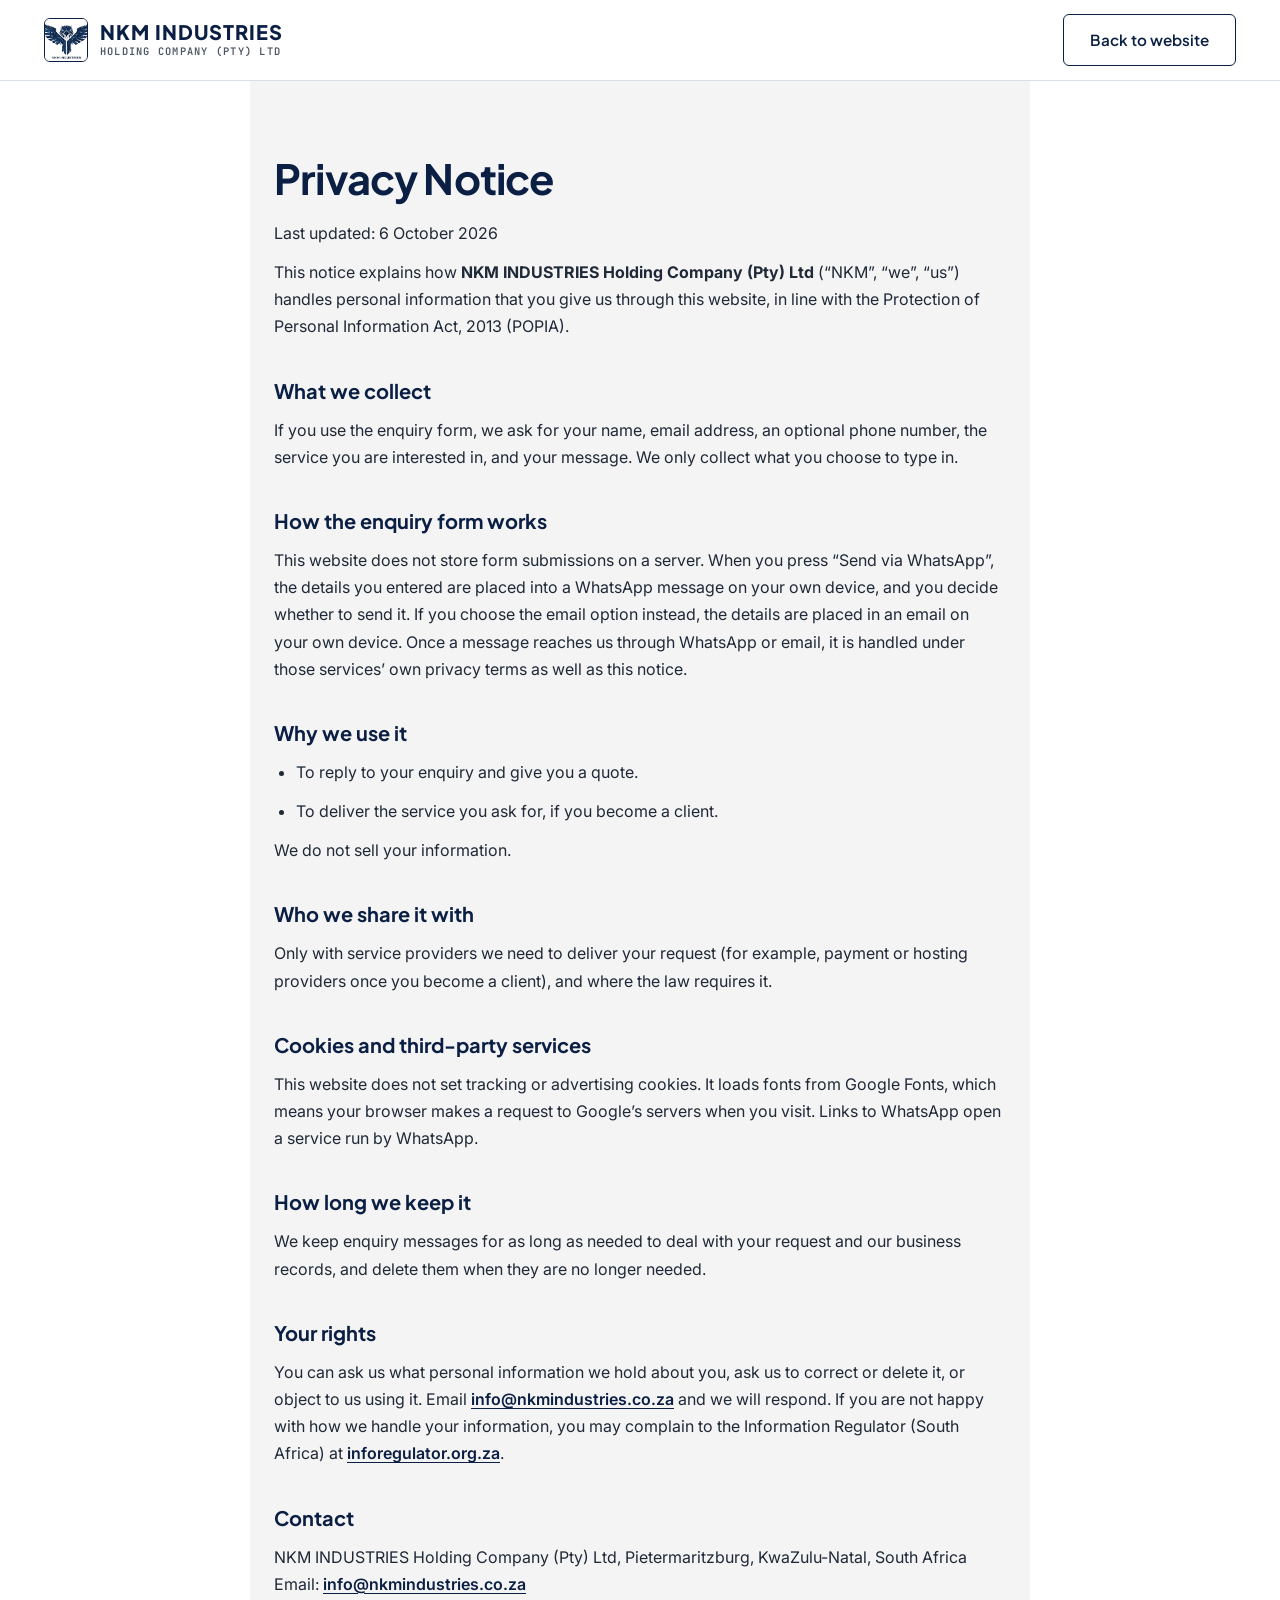
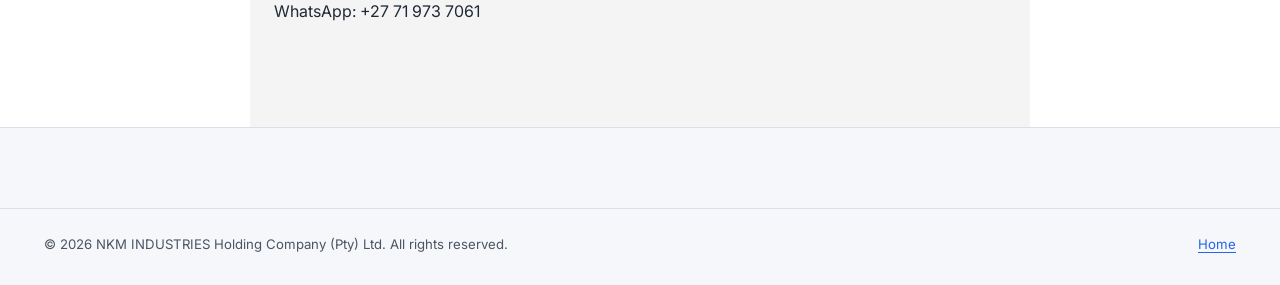
==== privacy.html @ f23da69c "Add files via upload" ====
<!DOCTYPE html>
<html lang="en">

<head>
    <meta charset="UTF-8">
    <meta name="viewport" content="width=device-width, initial-scale=1.0">
    <title>Privacy Notice | NKM INDUSTRIES</title>
    <meta name="description" content="How NKM INDUSTRIES Holding Company (Pty) Ltd handles personal information submitted through this website.">
    <meta name="robots" content="index, follow">
    <link rel="preconnect" href="https://fonts.googleapis.com">
    <link rel="preconnect" href="https://fonts.gstatic.com" crossorigin>
    <link
        href="https://fonts.googleapis.com/css2?family=Inter:wght@300;400;500;600;700&family=Plus+Jakarta+Sans:wght@400;500;600;700;800&family=JetBrains+Mono:wght@400;600&display=swap"
        rel="stylesheet">
    <link rel="stylesheet" href="style.css">
    <link rel="icon" type="image/jpeg" href="logo-eagle.jpg">
</head>

<body>
    <header class="navbar">
        <div class="nav-container">
            <a href="index.html" class="logo" aria-label="NKM Industries Home">
                <div class="logo-mark">
                    <img src="logo-eagle.jpg" alt="NKM Industries eagle logo" class="nav-logo-img" width="44"
                        height="44">
                </div>
                <div class="logo-text-group">
                    <span class="logo-main">NKM INDUSTRIES</span>
                    <span class="logo-sub">HOLDING COMPANY (PTY) LTD</span>
                </div>
            </a>
            <a href="index.html" class="btn-outline">Back to website</a>
        </div>
    </header>

    <main class="page-simple">
        <h1>Privacy Notice</h1>
        <p class="page-meta">Last updated: 6 October 2026</p>

        <!-- OWNER TODO: this is a plain-language starting template written to match how the website currently works.
            Please read it, correct anything that is not true for your business, fill in the Information Officer
            details, and ideally have it checked by someone who knows POPIA before relying on it. -->

        <p>This notice explains how <strong>NKM INDUSTRIES Holding Company (Pty) Ltd</strong> (“NKM”, “we”, “us”) handles
            personal information that you give us through this website, in line with the Protection of Personal
            Information Act, 2013 (POPIA).</p>

        <h2>What we collect</h2>
        <p>If you use the enquiry form, we ask for your name, email address, an optional phone number, the service you
            are interested in, and your message. We only collect what you choose to type in.</p>

        <h2>How the enquiry form works</h2>
        <p>This website does not store form submissions on a server. When you press “Send via WhatsApp”, the details you
            entered are placed into a WhatsApp message on your own device, and you decide whether to send it. If you
            choose the email option instead, the details are placed in an email on your own device. Once a message
            reaches us through WhatsApp or email, it is handled under those services’ own privacy terms as well as this
            notice.</p>

        <h2>Why we use it</h2>
        <ul>
            <li>To reply to your enquiry and give you a quote.</li>
            <li>To deliver the service you ask for, if you become a client.</li>
        </ul>
        <p>We do not sell your information.</p>

        <h2>Who we share it with</h2>
        <p>Only with service providers we need to deliver your request (for example, payment or hosting providers once
            you become a client), and where the law requires it.</p>

        <h2>Cookies and third-party services</h2>
        <p>This website does not set tracking or advertising cookies. It loads fonts from Google Fonts, which means your
            browser makes a request to Google’s servers when you visit. Links to WhatsApp open a service run by
            WhatsApp.</p>

        <h2>How long we keep it</h2>
        <p>We keep enquiry messages for as long as needed to deal with your request and our business records, and
            delete them when they are no longer needed.</p>

        <h2>Your rights</h2>
        <p>You can ask us what personal information we hold about you, ask us to correct or delete it, or object to us
            using it. Email <a href="mailto:info@nkmindustries.co.za">info@nkmindustries.co.za</a> and we will respond.
            If you are not happy with how we handle your information, you may complain to the Information Regulator
            (South Africa) at <a href="https://inforegulator.org.za" target="_blank"
                rel="noopener noreferrer">inforegulator.org.za</a>.</p>

        <h2>Contact</h2>
        <p>NKM INDUSTRIES Holding Company (Pty) Ltd, Pietermaritzburg, KwaZulu-Natal, South Africa<br>
            Email: <a href="mailto:info@nkmindustries.co.za">info@nkmindustries.co.za</a><br>
            WhatsApp: +27 71 973 7061</p>
        <!-- OWNER TODO: add the name of your Information Officer here, e.g.
            <p>Information Officer: Name Surname</p> -->
    </main>

    <footer class="footer">
        <div class="footer-bottom">
            <div class="footer-bottom-container">
                <p>© 2026 NKM INDUSTRIES Holding Company (Pty) Ltd. All rights reserved.</p>
                <p class="footer-legal"><a href="index.html">Home</a></p>
            </div>
        </div>
    </footer>
</body>

</html>
---- style.css ----
/* ==========================================================
    NKM INDUSTRIES | Clean light theme
    White background, navy and black text, flat colours only
   ========================================================== */

:root {
    --white: #ffffff;
    --bg-soft: #f5f7fa;
    --bg-tint: #eaeff6;

    --navy: #0b1f44;
    --navy-hover: #14306b;
    --black: #0a0f1a;

    --text-primary: #0a0f1a;
    --text-secondary: #1f2937;
    --text-muted: #4b5563;

    --border: #d9e0ea;
    --border-strong: #b8c4d6;

    --whatsapp: #1fa855;
    --whatsapp-hover: #178f47;
    --error: #b42318;

    --font-heading: 'Plus Jakarta Sans', -apple-system, BlinkMacSystemFont, 'Segoe UI', Roboto, sans-serif;
    --font-body: 'Inter', -apple-system, BlinkMacSystemFont, 'Segoe UI', Roboto, sans-serif;
    --font-mono: 'JetBrains Mono', monospace;

    --radius-sm: 6px;
    --radius-md: 10px;
    --radius-lg: 14px;
    --radius-full: 9999px;

    --shadow-card: 0 1px 3px rgba(10, 15, 26, 0.08);
    --shadow-hover: 0 6px 18px rgba(10, 15, 26, 0.1);

    --transition: all 0.2s ease;
}

/* --- Base --- */
* {
    margin: 0;
    padding: 0;
    box-sizing: border-box;
}

html {
    scroll-behavior: smooth;
    font-size: 16px;
    background-color: var(--white);
}

body {
    font-family: var(--font-body);
    line-height: 1.6;
    background-color: var(--white);
    color: var(--text-secondary);
    overflow-x: hidden;
    -webkit-font-smoothing: antialiased;
}

img {
    max-width: 100%;
    height: auto;
    display: block;
}

a {
    color: inherit;
    text-decoration: none;
    transition: var(--transition);
}

.section-container {
    width: 100%;
    max-width: 1240px;
    margin: 0 auto;
    padding: 0 24px;
}

.text-center {
    text-align: center;
}

/* --- Typography utilities --- */
.gradient-text {
    color: var(--navy);
}

.section-badge {
    display: inline-block;
    padding: 6px 14px;
    font-size: 0.75rem;
    font-family: var(--font-mono);
    font-weight: 600;
    letter-spacing: 0.12em;
    text-transform: uppercase;
    color: var(--navy);
    background: var(--bg-tint);
    border: 1px solid var(--border);
    border-radius: var(--radius-full);
    margin-bottom: 14px;
}

.section-title {
    font-family: var(--font-heading);
    font-size: clamp(2rem, 3.5vw, 2.75rem);
    font-weight: 800;
    color: var(--navy);
    line-height: 1.2;
    margin-bottom: 14px;
    letter-spacing: -0.02em;
}

.section-subtitle {
    font-size: 1.05rem;
    color: var(--text-muted);
    max-width: 680px;
    margin: 0 auto;
    line-height: 1.6;
}

/* --- Top bar --- */
.top-bar {
    background: var(--bg-soft);
    border-bottom: 1px solid var(--border);
    font-size: 0.8rem;
    padding: 8px 0;
    color: var(--text-secondary);
}

.top-bar-container {
    max-width: 1240px;
    margin: 0 auto;
    padding: 0 24px;
    display: flex;
    justify-content: space-between;
    align-items: center;
}

.top-bar-left {
    display: flex;
    align-items: center;
    gap: 8px;
}

.top-bar-left strong {
    color: var(--navy);
}

.pulse-dot {
    width: 8px;
    height: 8px;
    background: var(--navy);
    border-radius: 50%;
    animation: pulse 2s infinite;
}

.top-bar-right {
    display: flex;
    align-items: center;
    gap: 10px;
}

.location-badge {
    color: var(--text-primary);
}

.top-email:hover {
    color: var(--navy-hover);
    text-decoration: underline;
}

/* --- Navigation --- */
.navbar {
    position: sticky;
    top: 0;
    z-index: 1000;
    background: var(--white);
    border-bottom: 1px solid var(--border);
    transition: var(--transition);
}

.nav-container {
    max-width: 1240px;
    margin: 0 auto;
    padding: 14px 24px;
    display: flex;
    justify-content: space-between;
    align-items: center;
}

.logo {
    display: flex;
    align-items: center;
    gap: 12px;
}

.logo-mark {
    width: 44px;
    height: 44px;
    border-radius: var(--radius-sm);
    overflow: hidden;
    border: 1px solid var(--navy);
    background: var(--navy);
    display: flex;
    align-items: center;
    justify-content: center;
}

.nav-logo-img {
    width: 100%;
    height: 100%;
    object-fit: cover;
}

.logo-text-group {
    display: flex;
    flex-direction: column;
}

.logo-main {
    font-family: var(--font-heading);
    font-weight: 800;
    font-size: 1.25rem;
    letter-spacing: 0.05em;
    color: var(--navy);
    line-height: 1.1;
}

.logo-sub {
    font-family: var(--font-mono);
    font-size: 0.65rem;
    font-weight: 600;
    color: var(--text-muted);
    letter-spacing: 0.12em;
}

.nav-links {
    display: flex;
    align-items: center;
    gap: 28px;
}

.nav-link {
    font-size: 0.925rem;
    font-weight: 500;
    color: var(--text-secondary);
    position: relative;
    padding: 6px 0;
}

.nav-link:hover,
.nav-link.active {
    color: var(--navy);
}

.nav-link:hover::after,
.nav-link.active::after {
    content: '';
    position: absolute;
    bottom: 0;
    left: 0;
    width: 100%;
    height: 2px;
    background: var(--navy);
}

.btn-nav {
    padding: 9px 18px;
    font-size: 0.875rem;
}

/* --- Mobile drawer --- */
.menu-toggle {
    display: none;
    background: transparent;
    border: none;
    cursor: pointer;
    flex-direction: column;
    gap: 5px;
    padding: 6px;
}

.hamburger-line {
    width: 24px;
    height: 2px;
    background-color: var(--navy);
    transition: var(--transition);
}

.mobile-drawer {
    display: none;
    flex-direction: column;
    background: var(--white);
    border-top: 1px solid var(--border);
    border-bottom: 1px solid var(--border);
    padding: 20px 24px;
    gap: 16px;
}

.mobile-drawer.open {
    display: flex;
}

.mobile-link {
    font-size: 1.1rem;
    font-weight: 600;
    color: var(--navy);
    padding: 8px 0;
    border-bottom: 1px solid var(--border);
}

.mobile-link:hover {
    color: var(--navy-hover);
}

.mobile-drawer-footer {
    margin-top: 10px;
    display: flex;
    flex-direction: column;
    gap: 10px;
    color: var(--text-secondary);
}

.mobile-wa-btn {
    display: inline-block;
    text-align: center;
    background: var(--whatsapp);
    color: #fff;
    padding: 10px;
    border-radius: var(--radius-sm);
    font-weight: 600;
}

/* --- Buttons --- */
.btn-primary {
    display: inline-flex;
    align-items: center;
    justify-content: center;
    gap: 10px;
    background: var(--navy);
    color: #fff !important;
    font-family: var(--font-heading);
    font-weight: 700;
    font-size: 0.95rem;
    padding: 14px 26px;
    border-radius: var(--radius-sm);
    border: 1px solid var(--navy);
    cursor: pointer;
    transition: var(--transition);
}

.btn-primary:hover {
    background: var(--navy-hover);
    border-color: var(--navy-hover);
}

.btn-glow {
    position: relative;
}

.btn-outline {
    display: inline-flex;
    align-items: center;
    justify-content: center;
    gap: 10px;
    background: var(--white);
    color: var(--navy);
    font-family: var(--font-heading);
    font-weight: 600;
    font-size: 0.95rem;
    padding: 13px 26px;
    border-radius: var(--radius-sm);
    border: 1px solid var(--navy);
    cursor: pointer;
    transition: var(--transition);
}

.btn-outline:hover {
    background: var(--bg-tint);
}

.btn-icon {
    width: 18px;
    height: 18px;
    transition: transform 0.2s ease;
}

.btn-primary:hover .btn-icon {
    transform: translateX(4px);
}

/* --- Hero --- */
.hero {
    position: relative;
    padding: 90px 0 80px;
    overflow: hidden;
    background: var(--white);
    border-bottom: 1px solid var(--border);
}

.hero-glow-bg,
.hero-grid-pattern,
.visual-glow {
    display: none;
}

.hero-container {
    position: relative;
    max-width: 1240px;
    margin: 0 auto;
    padding: 0 24px;
    display: grid;
    grid-template-columns: 1.15fr 0.85fr;
    gap: 48px;
    align-items: center;
}

.hero-content {
    display: flex;
    flex-direction: column;
}

.hero-pill {
    display: inline-flex;
    align-items: center;
    gap: 10px;
    padding: 6px 14px;
    background: var(--bg-tint);
    border: 1px solid var(--border);
    border-radius: var(--radius-full);
    width: fit-content;
    margin-bottom: 22px;
}

.pill-glow {
    width: 8px;
    height: 8px;
    background: var(--navy);
    border-radius: 50%;
}

.pill-text {
    font-family: var(--font-mono);
    font-size: 0.75rem;
    font-weight: 600;
    color: var(--navy);
    letter-spacing: 0.08em;
}

.hero-title {
    font-family: var(--font-heading);
    font-size: clamp(2.4rem, 4.5vw, 3.6rem);
    font-weight: 800;
    line-height: 1.12;
    color: var(--black);
    margin-bottom: 20px;
    letter-spacing: -0.02em;
}

.hero-description {
    font-size: 1.15rem;
    line-height: 1.7;
    color: var(--text-secondary);
    max-width: 580px;
    margin-bottom: 32px;
}

.hero-description strong {
    color: var(--black);
}

.hero-actions {
    display: flex;
    align-items: center;
    gap: 16px;
    margin-bottom: 45px;
    flex-wrap: wrap;
}

.hero-metrics {
    display: flex;
    align-items: center;
    background: var(--bg-soft);
    border: 1px solid var(--border);
    border-radius: var(--radius-md);
    padding: 16px 20px;
    gap: 20px;
    max-width: fit-content;
}

.metric-item {
    display: flex;
    flex-direction: column;
}

.metric-val {
    font-family: var(--font-heading);
    font-size: 1.5rem;
    font-weight: 800;
    color: var(--navy);
    line-height: 1.1;
}

.metric-lbl {
    font-size: 0.75rem;
    color: var(--text-muted);
    font-weight: 500;
}

.metric-divider {
    width: 1px;
    height: 32px;
    background: var(--border-strong);
}

.hero-visual {
    display: flex;
    justify-content: center;
    position: relative;
}

.visual-card {
    position: relative;
    border-radius: var(--radius-lg);
    background: var(--navy);
    padding: 10px;
    border: 1px solid var(--navy);
    box-shadow: var(--shadow-hover);
    max-width: 480px;
    width: 100%;
}

.hero-eagle-img {
    position: relative;
    border-radius: var(--radius-md);
    width: 100%;
    object-fit: cover;
}

.floating-badge {
    position: absolute;
    z-index: 3;
    display: flex;
    align-items: center;
    gap: 10px;
    padding: 10px 16px;
    background: var(--white);
    border: 1px solid var(--border-strong);
    border-radius: var(--radius-md);
    box-shadow: var(--shadow-hover);
}

.floating-badge strong {
    display: block;
    font-size: 0.825rem;
    color: var(--black);
}

.floating-badge small {
    display: block;
    font-size: 0.725rem;
    color: var(--navy);
    font-weight: 600;
}

.badge-icon {
    font-size: 1.25rem;
}

.badge-top {
    top: -15px;
    right: -15px;
}

.badge-bottom {
    bottom: -44px;
    left: -15px;
}

/* --- Services / divisions --- */
.divisions-section {
    padding: 100px 0;
    background: var(--bg-soft);
    border-bottom: 1px solid var(--border);
    position: relative;
}

.section-header {
    margin-bottom: 55px;
}

.division-cards-grid {
    display: grid;
    grid-template-columns: repeat(auto-fit, minmax(320px, 1fr));
    gap: 28px;
    align-items: stretch;
}

.division-card {
    background: var(--white);
    border: 1px solid var(--border);
    border-radius: var(--radius-lg);
    padding: 36px 30px;
    display: flex;
    flex-direction: column;
    justify-content: flex-start;
    transition: var(--transition);
    position: relative;
    box-shadow: var(--shadow-card);
}

.division-card .card-body {
    flex: 1;
}

.division-card:hover {
    border-color: var(--navy);
    box-shadow: var(--shadow-hover);
}

.featured-card {
    border: 2px solid var(--navy);
}

.featured-ribbon {
    position: absolute;
    top: -14px;
    left: 50%;
    transform: translateX(-50%);
    background: var(--navy);
    color: #fff;
    font-family: var(--font-heading);
    font-size: 0.725rem;
    font-weight: 800;
    letter-spacing: 0.08em;
    padding: 5px 16px;
    border-radius: var(--radius-full);
    white-space: nowrap;
}

.card-glass-header {
    display: flex;
    justify-content: space-between;
    align-items: center;
    margin-bottom: 22px;
}

.div-number {
    font-family: var(--font-mono);
    font-size: 1.5rem;
    font-weight: 700;
    color: var(--border-strong);
}

.featured-card .div-number {
    color: var(--navy);
}

.card-icon-box {
    width: 52px;
    height: 52px;
    border-radius: var(--radius-md);
    background: var(--bg-tint);
    border: 1px solid var(--border);
    display: flex;
    align-items: center;
    justify-content: center;
    color: var(--navy);
}

.card-icon-box svg {
    width: 26px;
    height: 26px;
}

.featured-icon {
    background: var(--navy);
    border-color: var(--navy);
    color: #fff;
}

.division-tag {
    font-family: var(--font-mono);
    font-size: 0.725rem;
    font-weight: 600;
    letter-spacing: 0.08em;
    color: var(--text-muted);
    margin-bottom: 10px;
}

.highlight-tag {
    color: var(--navy);
}

.division-name {
    font-family: var(--font-heading);
    font-size: 1.35rem;
    font-weight: 700;
    color: var(--navy);
    line-height: 1.25;
    margin-bottom: 12px;
}

.division-desc {
    font-size: 0.95rem;
    color: var(--text-secondary);
    line-height: 1.6;
    margin-bottom: 22px;
}

.pricing-pill-container {
    display: grid;
    grid-template-columns: 1fr 1fr;
    gap: 10px;
    margin-bottom: 22px;
    background: var(--bg-soft);
    padding: 14px;
    border-radius: var(--radius-md);
    border: 1px solid var(--border);
}

.price-box {
    display: flex;
    flex-direction: column;
}

.price-label {
    font-size: 0.75rem;
    color: var(--text-muted);
}

.price-amount {
    font-family: var(--font-mono);
    font-size: 1.05rem;
    font-weight: 700;
    color: var(--black);
}

.price-amount small {
    font-size: 0.75rem;
    color: var(--navy);
}

.price-note {
    font-size: 0.8rem;
    color: var(--text-muted);
    margin: -14px 0 24px;
    line-height: 1.5;
}

.division-features {
    display: flex;
    flex-direction: column;
    gap: 12px;
    margin-bottom: 30px;
}

.feature-item {
    display: flex;
    align-items: center;
    gap: 10px;
    font-size: 0.885rem;
    color: var(--text-secondary);
}

.check-icon {
    width: 18px;
    height: 18px;
    flex-shrink: 0;
    stroke: var(--navy);
    fill: none;
    stroke-width: 2.5;
}

.card-footer {
    padding-top: 20px;
    border-top: 1px solid var(--border);
}

.card-action-btn {
    display: flex;
    align-items: center;
    justify-content: space-between;
    font-family: var(--font-heading);
    font-size: 0.925rem;
    font-weight: 700;
    color: var(--navy);
    padding: 8px 0;
    transition: var(--transition);
}

.card-action-btn:hover {
    color: var(--navy-hover);
}

.card-action-btn:hover .arrow-arrow {
    transform: translateX(6px);
}

.arrow-arrow {
    transition: transform 0.2s ease;
    font-size: 1.15rem;
}

.featured-btn {
    color: #fff;
    background: var(--navy);
    padding: 11px 18px;
    border-radius: var(--radius-sm);
}

.featured-btn:hover {
    background: var(--navy-hover);
    color: #fff;
}

/* --- About --- */
.about-section {
    padding: 100px 0;
    background: var(--white);
    border-bottom: 1px solid var(--border);
    position: relative;
}

.about-grid {
    display: grid;
    grid-template-columns: 0.9fr 1.1fr;
    gap: 50px;
    align-items: center;
}

.about-visual {
    display: flex;
    flex-direction: column;
    gap: 24px;
}

.office-frame {
    position: relative;
    border-radius: var(--radius-lg);
    overflow: hidden;
    border: 1px solid var(--border-strong);
    box-shadow: var(--shadow-card);
}

.office-img {
    width: 100%;
    height: 100%;
    object-fit: cover;
}

.office-overlay {
    position: absolute;
    bottom: 0;
    left: 0;
    right: 0;
    background: rgba(11, 31, 68, 0.92);
    padding: 14px 20px;
}

.office-tag {
    display: flex;
    align-items: center;
    gap: 12px;
}

.badge-flag {
    font-size: 1.4rem;
}

.office-tag strong {
    display: block;
    color: #fff;
    font-size: 0.95rem;
}

.office-tag span {
    font-size: 0.8rem;
    color: #d6e0f0;
}

.about-text-content {
    display: flex;
    flex-direction: column;
    align-items: flex-start;
}

.about-title {
    font-family: var(--font-heading);
    font-size: clamp(2rem, 3.2vw, 2.5rem);
    font-weight: 800;
    line-height: 1.2;
    color: var(--navy);
    margin-bottom: 20px;
}

.about-lead {
    font-size: 1.05rem;
    line-height: 1.7;
    color: var(--text-secondary);
    margin-bottom: 25px;
}

.about-lead strong {
    color: var(--black);
}

.vision-banner {
    display: flex;
    align-items: flex-start;
    gap: 16px;
    background: var(--bg-soft);
    border: 1px solid var(--border);
    border-left: 4px solid var(--navy);
    padding: 16px 20px;
    border-radius: 0 var(--radius-md) var(--radius-md) 0;
    margin-bottom: 30px;
    width: 100%;
}

.vision-icon {
    font-size: 1.8rem;
}

.vision-info h4 {
    font-family: var(--font-heading);
    color: var(--navy);
    font-size: 1.05rem;
    margin-bottom: 4px;
}

.vision-info p {
    font-size: 0.9rem;
    color: var(--text-secondary);
}

.pillars-grid {
    display: grid;
    grid-template-columns: 1fr 1fr;
    gap: 18px;
    width: 100%;
}

.pillar-box {
    background: var(--white);
    border: 1px solid var(--border);
    border-radius: var(--radius-md);
    padding: 18px;
}

.pillar-num {
    font-family: var(--font-mono);
    color: var(--navy);
    font-size: 0.85rem;
    font-weight: 700;
    margin-bottom: 6px;
}

.pillar-box h4 {
    font-family: var(--font-heading);
    color: var(--black);
    font-size: 1rem;
    margin-bottom: 6px;
}

.pillar-box p {
    font-size: 0.85rem;
    color: var(--text-muted);
    line-height: 1.5;
}

/* --- Why us --- */
.why-us-section {
    padding: 90px 0;
    background: var(--bg-soft);
    border-bottom: 1px solid var(--border);
}

.features-trio {
    display: grid;
    grid-template-columns: repeat(auto-fit, minmax(280px, 1fr));
    gap: 26px;
}

.trio-card {
    background: var(--white);
    border: 1px solid var(--border);
    border-radius: var(--radius-lg);
    padding: 32px 26px;
    box-shadow: var(--shadow-card);
    transition: var(--transition);
}

.trio-card:hover {
    border-color: var(--navy);
}

.trio-icon {
    font-size: 2.2rem;
    margin-bottom: 18px;
}

.trio-card h3 {
    font-family: var(--font-heading);
    font-size: 1.25rem;
    color: var(--navy);
    margin-bottom: 10px;
}

.trio-card p {
    font-size: 0.925rem;
    color: var(--text-secondary);
    line-height: 1.6;
}

/* --- Contact --- */
.contact-section {
    padding: 100px 0;
    background: var(--white);
    position: relative;
}

.contact-layout {
    display: grid;
    grid-template-columns: 0.9fr 1.1fr;
    gap: 50px;
    align-items: start;
}

.contact-title {
    font-family: var(--font-heading);
    font-size: clamp(2rem, 3.2vw, 2.5rem);
    font-weight: 800;
    color: var(--navy);
    margin-bottom: 14px;
    line-height: 1.2;
}

.contact-subtitle {
    font-size: 1rem;
    color: var(--text-secondary);
    line-height: 1.6;
    margin-bottom: 30px;
}

.contact-details-list {
    display: flex;
    flex-direction: column;
    gap: 20px;
    margin-bottom: 35px;
}

.contact-detail-item {
    display: flex;
    align-items: flex-start;
    gap: 16px;
}

.detail-icon {
    font-size: 1.3rem;
    background: var(--bg-tint);
    width: 44px;
    height: 44px;
    border-radius: var(--radius-sm);
    display: flex;
    align-items: center;
    justify-content: center;
    border: 1px solid var(--border);
    flex-shrink: 0;
}

.contact-detail-item strong {
    display: block;
    color: var(--black);
    font-size: 0.95rem;
}

.contact-detail-item p {
    font-size: 0.9rem;
    color: var(--text-secondary);
}

.contact-detail-item a:hover {
    color: var(--navy-hover);
    text-decoration: underline;
}

.whatsapp-direct-box {
    background: var(--bg-soft);
    border: 1px solid var(--border);
    border-radius: var(--radius-md);
    padding: 22px;
}

.whatsapp-direct-box h4 {
    font-family: var(--font-heading);
    color: var(--navy);
    font-size: 1.05rem;
    margin-bottom: 6px;
}

.whatsapp-direct-box p {
    font-size: 0.875rem;
    color: var(--text-secondary);
    margin-bottom: 16px;
}

.btn-whatsapp-direct {
    display: inline-flex;
    align-items: center;
    gap: 10px;
    background: var(--whatsapp);
    color: #fff;
    font-family: var(--font-heading);
    font-weight: 700;
    font-size: 0.9rem;
    padding: 10px 18px;
    border-radius: var(--radius-sm);
    transition: var(--transition);
}

.btn-whatsapp-direct:hover {
    background: var(--whatsapp-hover);
}

.wa-icon-svg {
    width: 18px;
    height: 18px;
}

/* Form */
.contact-form-card {
    background: var(--white);
    border: 1px solid var(--border-strong);
    border-radius: var(--radius-lg);
    padding: 40px;
    box-shadow: var(--shadow-card);
}

.form-header {
    margin-bottom: 28px;
}

.form-header h3 {
    font-family: var(--font-heading);
    font-size: 1.5rem;
    color: var(--navy);
    margin-bottom: 6px;
}

.form-header p {
    font-size: 0.9rem;
    color: var(--text-muted);
}

.modern-form {
    display: flex;
    flex-direction: column;
    gap: 20px;
}

.form-row {
    display: grid;
    grid-template-columns: 1fr 1fr;
    gap: 20px;
}

.form-group {
    display: flex;
    flex-direction: column;
    gap: 8px;
}

.form-group label {
    font-size: 0.85rem;
    font-weight: 600;
    color: var(--black);
}

.req {
    color: var(--error);
}

.form-group input,
.form-group select,
.form-group textarea {
    width: 100%;
    padding: 12px 14px;
    background: var(--white);
    border: 1px solid var(--border-strong);
    border-radius: var(--radius-sm);
    color: var(--black);
    font-family: var(--font-body);
    font-size: 0.95rem;
    transition: var(--transition);
    outline: none;
}

.form-group input::placeholder,
.form-group textarea::placeholder {
    color: #6b7280;
}

.form-group select {
    cursor: pointer;
}

.form-group input:focus,
.form-group select:focus,
.form-group textarea:focus {
    border-color: var(--navy);
    box-shadow: 0 0 0 3px rgba(11, 31, 68, 0.15);
}

.form-group input.invalid,
.form-group textarea.invalid {
    border-color: var(--error);
}

.form-error {
    font-size: 0.85rem;
    color: var(--error);
    background: #fef3f2;
    border: 1px solid #f4b5ae;
    border-radius: var(--radius-sm);
    padding: 10px 14px;
}

.form-error[hidden] {
    display: none;
}

.form-privacy {
    font-size: 0.8rem;
    color: var(--text-muted);
    line-height: 1.5;
}

.form-privacy a,
.footer-contact-links a,
.footer-legal a,
.modal-text a {
    text-decoration: underline;
    text-underline-offset: 3px;
}

.form-privacy a:hover,
.footer-contact-links a:hover,
.footer-legal a:hover,
.modal-text a:hover {
    color: var(--navy-hover);
}

.btn-submit {
    width: 100%;
    padding: 15px;
    font-size: 1rem;
    margin-top: 6px;
}

.btn-submit[disabled] {
    opacity: 0.7;
    cursor: wait;
}

/* --- Floating WhatsApp --- */
.whatsapp-floating-widget {
    position: fixed;
    bottom: 28px;
    right: 28px;
    z-index: 999;
}

.whatsapp-btn {
    display: flex;
    align-items: center;
    position: relative;
}

.wa-icon-wrapper {
    width: 58px;
    height: 58px;
    background: var(--whatsapp);
    color: #fff;
    border-radius: 50%;
    display: flex;
    align-items: center;
    justify-content: center;
    box-shadow: var(--shadow-hover);
    position: relative;
    transition: var(--transition);
}

.whatsapp-btn:hover .wa-icon-wrapper {
    background: var(--whatsapp-hover);
}

.wa-svg {
    width: 32px;
    height: 32px;
}

.wa-tooltip {
    position: absolute;
    right: 70px;
    background: var(--white);
    border: 1px solid var(--border-strong);
    padding: 8px 14px;
    border-radius: var(--radius-md);
    white-space: nowrap;
    opacity: 0;
    pointer-events: none;
    transform: translateX(10px);
    transition: var(--transition);
    box-shadow: var(--shadow-hover);
}

.whatsapp-btn:hover .wa-tooltip,
.whatsapp-btn:focus-visible .wa-tooltip {
    opacity: 1;
    transform: translateX(0);
}

.tooltip-title {
    display: block;
    font-size: 0.8rem;
    font-weight: 700;
    color: var(--black);
}

.tooltip-sub {
    display: block;
    font-size: 0.7rem;
    color: var(--text-muted);
}

/* --- Modal --- */
.modal-overlay {
    position: fixed;
    inset: 0;
    background: rgba(11, 31, 68, 0.55);
    display: flex;
    align-items: center;
    justify-content: center;
    z-index: 2000;
    opacity: 0;
    pointer-events: none;
    transition: var(--transition);
    padding: 20px;
}

.modal-overlay.active {
    opacity: 1;
    pointer-events: auto;
}

.modal-card {
    background: var(--white);
    border: 1px solid var(--border-strong);
    box-shadow: 0 12px 32px rgba(10, 15, 26, 0.25);
    border-radius: var(--radius-lg);
    padding: 40px 32px;
    max-width: 440px;
    width: 100%;
    text-align: center;
}

.modal-icon-circle {
    width: 64px;
    height: 64px;
    margin: 0 auto 20px;
    background: var(--navy);
    border-radius: 50%;
    display: flex;
    align-items: center;
    justify-content: center;
    color: #fff;
}

.modal-icon-circle svg {
    width: 32px;
    height: 32px;
}

.modal-title {
    font-family: var(--font-heading);
    font-size: 1.4rem;
    color: var(--navy);
    margin-bottom: 12px;
}

.modal-text {
    font-size: 0.95rem;
    color: var(--text-secondary);
    line-height: 1.6;
    margin-bottom: 26px;
}

.modal-text strong {
    color: var(--black);
}

.modal-actions {
    display: flex;
    justify-content: center;
}

.modal-actions .btn-primary {
    width: 100%;
}

/* --- Footer --- */
.footer {
    background: var(--bg-soft);
    border-top: 1px solid var(--border);
    padding: 80px 0 30px;
}

.footer-top {
    max-width: 1240px;
    margin: 0 auto;
    padding: 0 24px;
    display: grid;
    grid-template-columns: 1.4fr 1fr 1fr 1.2fr;
    gap: 40px;
    margin-bottom: 60px;
}

.brand-col {
    display: flex;
    flex-direction: column;
    gap: 16px;
}

.footer-logo {
    display: flex;
    align-items: center;
    gap: 12px;
}

.footer-logo-img {
    width: 38px;
    height: 38px;
    border-radius: var(--radius-sm);
    border: 1px solid var(--navy);
    background: var(--navy);
}

.footer-brand-title {
    font-family: var(--font-heading);
    font-size: 1.2rem;
    font-weight: 800;
    color: var(--navy);
}

.footer-motto {
    font-size: 0.9rem;
    color: var(--text-secondary);
    line-height: 1.6;
}

.sa-badge {
    display: inline-block;
    font-size: 0.8rem;
    color: var(--text-secondary);
    background: var(--white);
    padding: 6px 12px;
    border-radius: var(--radius-full);
    border: 1px solid var(--border);
    width: fit-content;
}

.footer-col h4 {
    font-family: var(--font-heading);
    font-size: 1rem;
    color: var(--navy);
    margin-bottom: 20px;
    font-weight: 700;
}

.footer-nav {
    list-style: none;
    display: flex;
    flex-direction: column;
    gap: 12px;
}

.footer-nav a {
    font-size: 0.9rem;
    color: var(--text-secondary);
}

.footer-nav a:hover {
    color: var(--navy);
    text-decoration: underline;
}

.footer-subtext {
    font-size: 0.85rem;
    color: var(--text-muted);
    margin-bottom: 14px;
}

.footer-contact-links p {
    font-size: 0.85rem;
    color: var(--text-secondary);
    margin-bottom: 8px;
}

.footer-contact-links strong {
    color: var(--navy);
}

.footer-bottom {
    border-top: 1px solid var(--border);
    padding-top: 25px;
}

.footer-bottom-container {
    max-width: 1240px;
    margin: 0 auto;
    padding: 0 24px;
    display: flex;
    justify-content: space-between;
    align-items: center;
    font-size: 0.825rem;
    color: var(--text-muted);
    flex-wrap: wrap;
    gap: 15px;
}

.footer-legal {
    color: var(--text-muted);
}

/* --- Simple pages (privacy.html) --- */
.page-simple {
    max-width: 780px;
    margin: 0 auto;
    padding: 64px 24px 90px;
}

.page-simple h1 {
    font-family: var(--font-heading);
    font-size: clamp(2rem, 4vw, 2.6rem);
    color: var(--navy);
    margin-bottom: 8px;
    letter-spacing: -0.02em;
}

.page-simple h2 {
    font-family: var(--font-heading);
    font-size: 1.25rem;
    color: var(--navy);
    margin: 34px 0 10px;
}

.page-simple p,
.page-simple li {
    font-size: 1rem;
    line-height: 1.7;
    color: var(--text-secondary);
    margin-bottom: 12px;
}

.page-simple ul {
    padding-left: 22px;
    margin-bottom: 12px;
}

.page-simple a {
    color: var(--navy);
    text-decoration: underline;
    text-underline-offset: 3px;
    font-weight: 600;
}

.page-meta {
    color: var(--text-muted);
    font-size: 0.9rem;
    margin-bottom: 24px;
}

/* --- Accessibility --- */
.skip-link {
    position: absolute;
    left: 12px;
    top: -60px;
    z-index: 3000;
    background: var(--navy);
    color: #fff;
    font-weight: 700;
    padding: 10px 16px;
    border-radius: var(--radius-sm);
    transition: top 0.2s ease;
}

.skip-link:focus {
    top: 12px;
}

a:focus-visible,
button:focus-visible,
input:focus-visible,
select:focus-visible,
textarea:focus-visible {
    outline: 2px solid var(--navy);
    outline-offset: 3px;
}

@keyframes pulse {

    0%,
    100% {
        opacity: 1;
    }

    50% {
        opacity: 0.4;
    }
}

@media (prefers-reduced-motion: reduce) {
    html {
        scroll-behavior: auto;
    }

    *,
    *::before,
    *::after {
        animation: none !important;
        transition: none !important;
    }
}

/* --- Responsive --- */
@media (max-width: 1024px) {
    .hero-container {
        grid-template-columns: 1fr;
        text-align: center;
    }

    .hero-content {
        align-items: center;
    }

    .hero-pill {
        margin: 0 auto 20px;
    }

    .hero-description {
        margin: 0 auto 30px;
    }

    .hero-actions {
        justify-content: center;
    }

    .hero-metrics {
        margin: 0 auto;
    }

    .about-grid,
    .contact-layout {
        grid-template-columns: 1fr;
        gap: 40px;
    }

    .footer-top {
        grid-template-columns: 1fr 1fr;
    }
}

@media (max-width: 768px) {
    .top-bar {
        display: none;
    }

    .nav-links {
        display: none;
    }

    .menu-toggle {
        display: flex;
    }

    .hero {
        padding: 50px 0;
    }

    .hero-title {
        font-size: 2.2rem;
    }

    .hero-metrics {
        display: grid;
        grid-template-columns: 1fr 1fr;
        gap: 15px;
        width: 100%;
    }

    .metric-divider {
        display: none;
    }

    .form-row,
    .pillars-grid,
    .footer-top {
        grid-template-columns: 1fr;
    }

    .contact-form-card {
        padding: 24px;
    }

    .wa-tooltip {
        display: none;
    }

    .whatsapp-floating-widget {
        bottom: 18px;
        right: 18px;
    }
}
/* Theme colours */
:root {
    --bg-color: #ffffff;
    --text-color: #222222;
    --card-color: #f4f4f4;
    --border-color: #dddddd;
}

/* Dark theme */
html.dark-mode {
    --bg-color: #121212;
    --text-color: #f1f1f1;
    --card-color: #1e1e1e;
    --border-color: #444444;
}

/* Apply theme colours */
body {
    background-color: var(--bg-color);
    color: var(--text-color);
    transition: background-color 0.25s, color 0.25s;
}

/* Common elements */
header,
nav,
main,
section,
article,
aside,
footer,
.card {
    background-color: var(--card-color);
    color: var(--text-color);
}

/* Form fields */
input,
textarea,
select {
    background-color: var(--bg-color);
    color: var(--text-color);
    border: 1px solid var(--border-color);
}

/* Links */
a {
    color: #2563eb;
}

html.dark-mode a {
    color: #93c5fd;
}
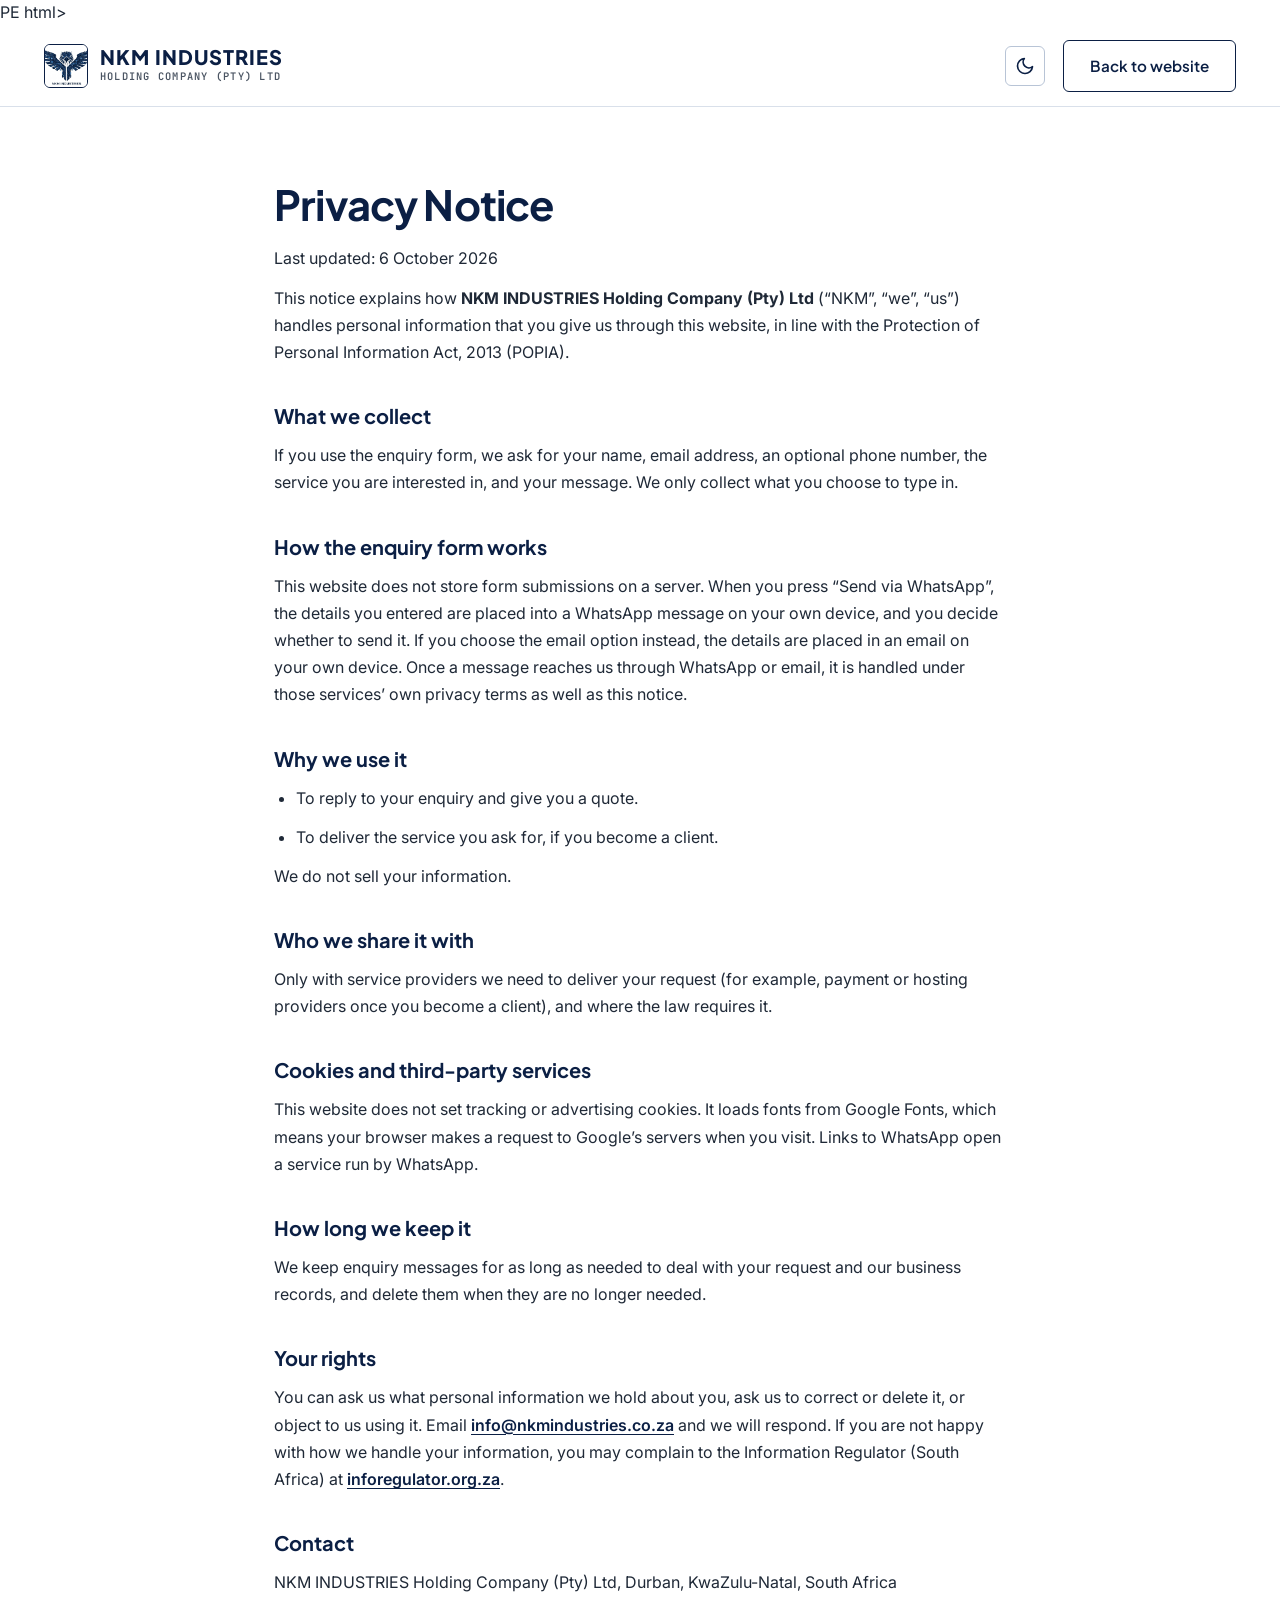
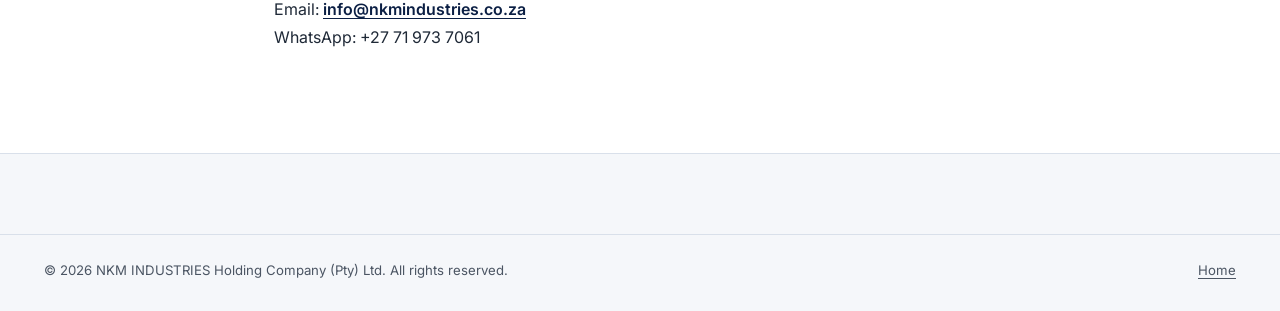
==== commit 20011a20: "Modify privacy.html for theme toggle and location Updated company location and added a theme toggle " ====
--- a/privacy.html
+++ b/privacy.html
@@ -1,4 +1,4 @@
-<!DOCTYPE html>
+PE html>
 <html lang="en">
 
 <head>
@@ -12,6 +12,7 @@
     <link
         href="https://fonts.googleapis.com/css2?family=Inter:wght@300;400;500;600;700&family=Plus+Jakarta+Sans:wght@400;500;600;700;800&family=JetBrains+Mono:wght@400;600&display=swap"
         rel="stylesheet">
+    <script src="theme.js"></script>
     <link rel="stylesheet" href="style.css">
     <link rel="icon" type="image/jpeg" href="logo-eagle.jpg">
 </head>
@@ -29,7 +30,13 @@
                     <span class="logo-sub">HOLDING COMPANY (PTY) LTD</span>
                 </div>
             </a>
-            <a href="index.html" class="btn-outline">Back to website</a>
+            <div class="nav-right">
+                <button type="button" class="theme-toggle" aria-label="Switch to dark mode" title="Switch to dark mode">
+                    <svg class="icon-moon" viewBox="0 0 24 24" aria-hidden="true"><path d="M21 12.8A9 9 0 1 1 11.2 3a7 7 0 0 0 9.8 9.8z"/></svg>
+                    <svg class="icon-sun" viewBox="0 0 24 24" aria-hidden="true"><circle cx="12" cy="12" r="4"/><path d="M12 2v2M12 20v2M4.9 4.9l1.4 1.4M17.7 17.7l1.4 1.4M2 12h2M20 12h2M4.9 19.1l1.4-1.4M17.7 6.3l1.4-1.4"/></svg>
+                </button>
+                <a href="index.html" class="btn-outline">Back to website</a>
+            </div>
         </div>
     </header>
 
@@ -84,7 +91,7 @@
                 rel="noopener noreferrer">inforegulator.org.za</a>.</p>
 
         <h2>Contact</h2>
-        <p>NKM INDUSTRIES Holding Company (Pty) Ltd, Pietermaritzburg, KwaZulu-Natal, South Africa<br>
+        <p>NKM INDUSTRIES Holding Company (Pty) Ltd, Durban, KwaZulu-Natal, South Africa<br>
             Email: <a href="mailto:info@nkmindustries.co.za">info@nkmindustries.co.za</a><br>
             WhatsApp: +27 71 973 7061</p>
         <!-- OWNER TODO: add the name of your Information Officer here, e.g.
--- a/style.css
+++ b/style.css
@@ -4,12 +4,20 @@
    ========================================================== */
 
 :root {
+    color-scheme: light;
     --white: #ffffff;
     --bg-soft: #f5f7fa;
     --bg-tint: #eaeff6;
 
     --navy: #0b1f44;
     --navy-hover: #14306b;
+    --btn-bg: #0b1f44;
+    --btn-hover: #14306b;
+    --frame: #0b1f44;
+    --focus-ring: rgba(11, 31, 68, 0.15);
+    --error-bg: #fef3f2;
+    --error-border: #f4b5ae;
+    --placeholder: #6b7280;
     --black: #0a0f1a;
 
     --text-primary: #0a0f1a;
@@ -202,8 +210,8 @@
     height: 44px;
     border-radius: var(--radius-sm);
     overflow: hidden;
-    border: 1px solid var(--navy);
-    background: var(--navy);
+    border: 1px solid var(--frame);
+    background: var(--frame);
     display: flex;
     align-items: center;
     justify-content: center;
@@ -340,21 +348,21 @@
     align-items: center;
     justify-content: center;
     gap: 10px;
-    background: var(--navy);
+    background: var(--btn-bg);
     color: #fff !important;
     font-family: var(--font-heading);
     font-weight: 700;
     font-size: 0.95rem;
     padding: 14px 26px;
     border-radius: var(--radius-sm);
-    border: 1px solid var(--navy);
+    border: 1px solid var(--btn-bg);
     cursor: pointer;
     transition: var(--transition);
 }
 
 .btn-primary:hover {
-    background: var(--navy-hover);
-    border-color: var(--navy-hover);
+    background: var(--btn-hover);
+    border-color: var(--btn-hover);
 }
 
 .btn-glow {
@@ -525,9 +533,9 @@
 .visual-card {
     position: relative;
     border-radius: var(--radius-lg);
-    background: var(--navy);
+    background: var(--frame);
     padding: 10px;
-    border: 1px solid var(--navy);
+    border: 1px solid var(--frame);
     box-shadow: var(--shadow-hover);
     max-width: 480px;
     width: 100%;
@@ -630,7 +638,7 @@
     top: -14px;
     left: 50%;
     transform: translateX(-50%);
-    background: var(--navy);
+    background: var(--btn-bg);
     color: #fff;
     font-family: var(--font-heading);
     font-size: 0.725rem;
@@ -677,8 +685,8 @@
 }
 
 .featured-icon {
-    background: var(--navy);
-    border-color: var(--navy);
+    background: var(--btn-bg);
+    border-color: var(--btn-bg);
     color: #fff;
 }
 
@@ -807,13 +815,13 @@
 
 .featured-btn {
     color: #fff;
-    background: var(--navy);
+    background: var(--btn-bg);
     padding: 11px 18px;
     border-radius: var(--radius-sm);
 }
 
 .featured-btn:hover {
-    background: var(--navy-hover);
+    background: var(--btn-hover);
     color: #fff;
 }
 
@@ -1201,7 +1209,7 @@
 
 .form-group input::placeholder,
 .form-group textarea::placeholder {
-    color: #6b7280;
+    color: var(--placeholder);
 }
 
 .form-group select {
@@ -1212,7 +1220,7 @@
 .form-group select:focus,
 .form-group textarea:focus {
     border-color: var(--navy);
-    box-shadow: 0 0 0 3px rgba(11, 31, 68, 0.15);
+    box-shadow: 0 0 0 3px var(--focus-ring);
 }
 
 .form-group input.invalid,
@@ -1223,8 +1231,8 @@
 .form-error {
     font-size: 0.85rem;
     color: var(--error);
-    background: #fef3f2;
-    border: 1px solid #f4b5ae;
+    background: var(--error-bg);
+    border: 1px solid var(--error-border);
     border-radius: var(--radius-sm);
     padding: 10px 14px;
 }
@@ -1372,7 +1380,7 @@
     width: 64px;
     height: 64px;
     margin: 0 auto 20px;
-    background: var(--navy);
+    background: var(--btn-bg);
     border-radius: 50%;
     display: flex;
     align-items: center;
@@ -1445,8 +1453,8 @@
     width: 38px;
     height: 38px;
     border-radius: var(--radius-sm);
-    border: 1px solid var(--navy);
-    background: var(--navy);
+    border: 1px solid var(--frame);
+    background: var(--frame);
 }
 
 .footer-brand-title {
@@ -1590,7 +1598,7 @@
     left: 12px;
     top: -60px;
     z-index: 3000;
-    background: var(--navy);
+    background: var(--btn-bg);
     color: #fff;
     font-weight: 700;
     padding: 10px 16px;
@@ -1725,56 +1733,113 @@
         right: 18px;
     }
 }
-/* Theme colours */
-:root {
-    --bg-color: #ffffff;
-    --text-color: #222222;
-    --card-color: #f4f4f4;
-    --border-color: #dddddd;
-}
-
-/* Dark theme */
-html.dark-mode {
-    --bg-color: #121212;
-    --text-color: #f1f1f1;
-    --card-color: #1e1e1e;
-    --border-color: #444444;
-}
-
-/* Apply theme colours */
-body {
-    background-color: var(--bg-color);
-    color: var(--text-color);
-    transition: background-color 0.25s, color 0.25s;
-}
-
-/* Common elements */
-header,
-nav,
-main,
-section,
-article,
-aside,
-footer,
-.card {
-    background-color: var(--card-color);
-    color: var(--text-color);
-}
-
-/* Form fields */
-input,
-textarea,
-select {
-    background-color: var(--bg-color);
-    color: var(--text-color);
-    border: 1px solid var(--border-color);
-}
-
-/* Links */
-a {
-    color: #2563eb;
-}
-
-html.dark-mode a {
-    color: #93c5fd;
-}+
+
+/* ==========================================================
+   Dark theme (flat colours, no gradients)
+   Applied with <html data-theme="dark">
+   ========================================================== */
+:root[data-theme="dark"] {
+    color-scheme: dark;
+    --white: #0b1426;
+    --bg-soft: #101c36;
+    --bg-tint: #17284a;
+
+    --navy: #a9c1f5;
+    --navy-hover: #c7d6f8;
+    --btn-bg: #2f5fd0;
+    --btn-hover: #4474e6;
+    --frame: #0b1f44;
+    --focus-ring: rgba(169, 193, 245, 0.3);
+    --error-bg: #3a1512;
+    --error-border: #7a2a22;
+    --placeholder: #8391ab;
+
+    --black: #f3f6fc;
+    --text-primary: #f3f6fc;
+    --text-secondary: #d3dbea;
+    --text-muted: #9aa8c2;
+
+    --border: #26385c;
+    --border-strong: #3a4f78;
+
+    --error: #ff8a80;
+    --shadow-card: 0 1px 3px rgba(0, 0, 0, 0.4);
+    --shadow-hover: 0 6px 18px rgba(0, 0, 0, 0.45);
+}
+
+/* --- Header scroll state (replaces inline styles) --- */
+.navbar.scrolled {
+    border-bottom-color: var(--border-strong);
+    box-shadow: 0 2px 8px rgba(10, 15, 26, 0.1);
+}
+
+/* --- Pre-selected field highlight --- */
+.flash {
+    border-color: var(--navy) !important;
+    box-shadow: 0 0 0 3px var(--focus-ring) !important;
+}
+
+/* --- Theme toggle --- */
+.nav-right {
+    display: flex;
+    align-items: center;
+    gap: 18px;
+}
+
+.theme-toggle {
+    display: inline-flex;
+    align-items: center;
+    justify-content: center;
+    width: 40px;
+    height: 40px;
+    border-radius: var(--radius-sm);
+    border: 1px solid var(--border-strong);
+    background: var(--white);
+    color: var(--navy);
+    cursor: pointer;
+    transition: var(--transition);
+}
+
+.theme-toggle:hover {
+    background: var(--bg-tint);
+}
+
+.theme-toggle svg {
+    width: 20px;
+    height: 20px;
+    fill: none;
+    stroke: currentColor;
+    stroke-width: 2;
+    stroke-linecap: round;
+    stroke-linejoin: round;
+}
+
+.theme-toggle .icon-sun {
+    display: none;
+}
+
+:root[data-theme="dark"] .theme-toggle .icon-sun {
+    display: block;
+}
+
+:root[data-theme="dark"] .theme-toggle .icon-moon {
+    display: none;
+}
+
+/* Dark-mode touch-ups */
+:root[data-theme="dark"] .btn-primary:hover .btn-icon {
+    transform: translateX(4px);
+}
+
+:root[data-theme="dark"] .mobile-wa-btn,
+:root[data-theme="dark"] .btn-whatsapp-direct,
+:root[data-theme="dark"] .wa-icon-wrapper {
+    color: #fff;
+}
+
+@media (max-width: 768px) {
+    .nav-right {
+        gap: 10px;
+    }
+}
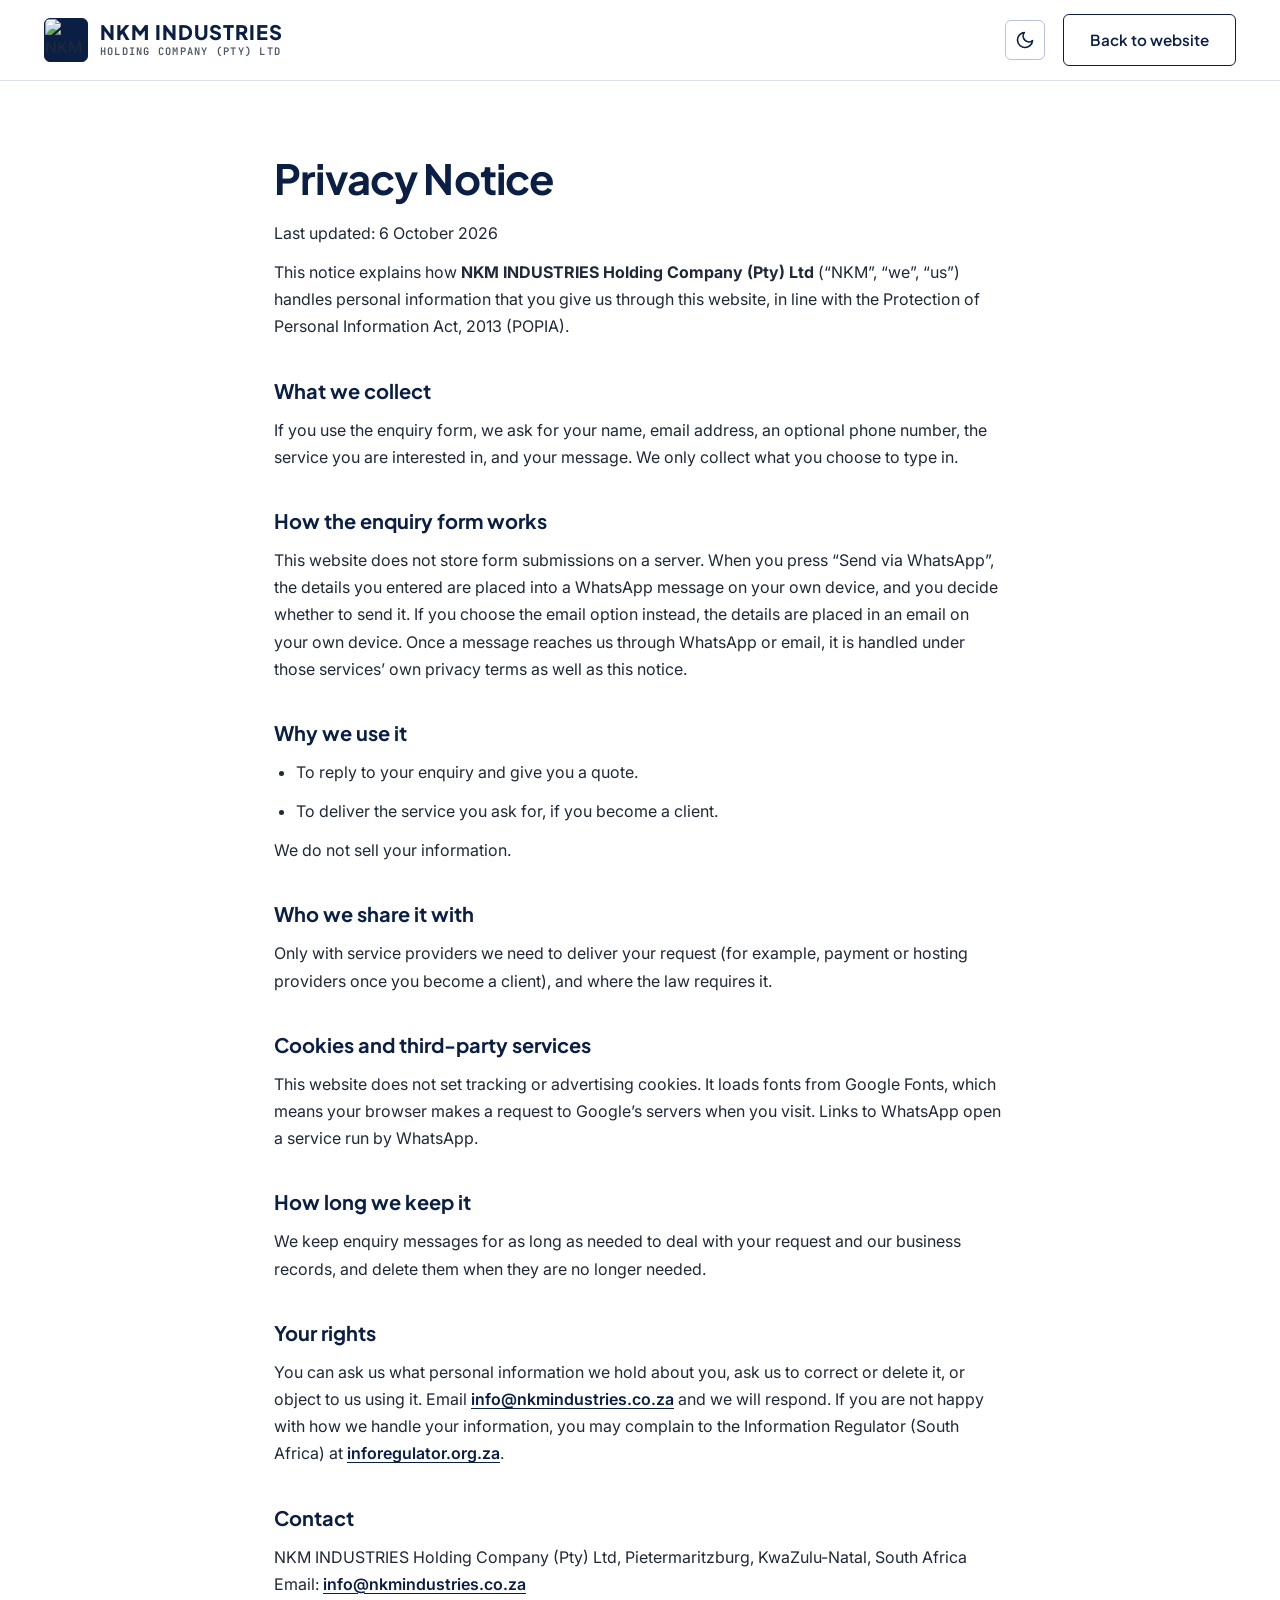
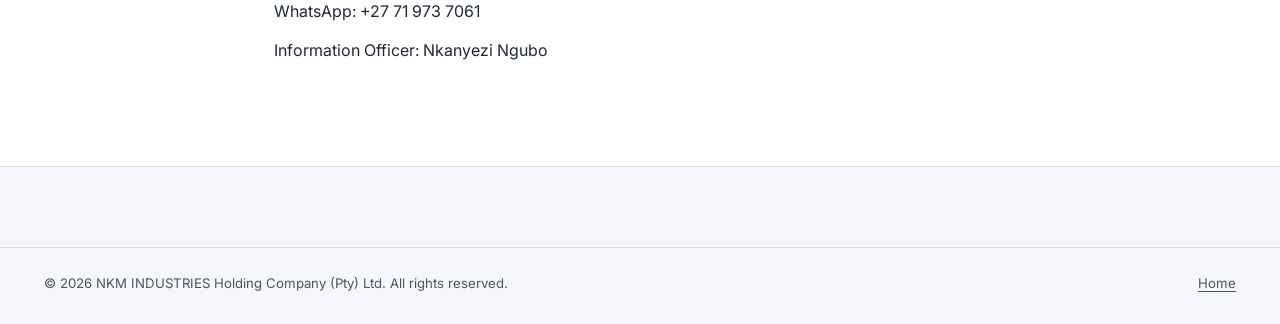
==== commit 780df439: "Update privacy notice and fix HTML structure" ====
--- a/privacy.html
+++ b/privacy.html
@@ -1,11 +1,12 @@
-PE html>
+<!DOCTYPE html>
 <html lang="en">
 
 <head>
     <meta charset="UTF-8">
     <meta name="viewport" content="width=device-width, initial-scale=1.0">
     <title>Privacy Notice | NKM INDUSTRIES</title>
-    <meta name="description" content="How NKM INDUSTRIES Holding Company (Pty) Ltd handles personal information submitted through this website.">
+    <meta name="description"
+        content="How NKM INDUSTRIES Holding Company (Pty) Ltd handles personal information submitted through this website.">
     <meta name="robots" content="index, follow">
     <link rel="preconnect" href="https://fonts.googleapis.com">
     <link rel="preconnect" href="https://fonts.gstatic.com" crossorigin>
@@ -22,8 +23,7 @@
         <div class="nav-container">
             <a href="index.html" class="logo" aria-label="NKM Industries Home">
                 <div class="logo-mark">
-                    <img src="logo-eagle.jpg" alt="NKM Industries eagle logo" class="nav-logo-img" width="44"
-                        height="44">
+                    <img src="logo.jpeg" alt="NKM Industries eagle logo" class="nav-logo-img" width="44" height="44">
                 </div>
                 <div class="logo-text-group">
                     <span class="logo-main">NKM INDUSTRIES</span>
@@ -32,8 +32,14 @@
             </a>
             <div class="nav-right">
                 <button type="button" class="theme-toggle" aria-label="Switch to dark mode" title="Switch to dark mode">
-                    <svg class="icon-moon" viewBox="0 0 24 24" aria-hidden="true"><path d="M21 12.8A9 9 0 1 1 11.2 3a7 7 0 0 0 9.8 9.8z"/></svg>
-                    <svg class="icon-sun" viewBox="0 0 24 24" aria-hidden="true"><circle cx="12" cy="12" r="4"/><path d="M12 2v2M12 20v2M4.9 4.9l1.4 1.4M17.7 17.7l1.4 1.4M2 12h2M20 12h2M4.9 19.1l1.4-1.4M17.7 6.3l1.4-1.4"/></svg>
+                    <svg class="icon-moon" viewBox="0 0 24 24" aria-hidden="true">
+                        <path d="M21 12.8A9 9 0 1 1 11.2 3a7 7 0 0 0 9.8 9.8z" />
+                    </svg>
+                    <svg class="icon-sun" viewBox="0 0 24 24" aria-hidden="true">
+                        <circle cx="12" cy="12" r="4" />
+                        <path
+                            d="M12 2v2M12 20v2M4.9 4.9l1.4 1.4M17.7 17.7l1.4 1.4M2 12h2M20 12h2M4.9 19.1l1.4-1.4M17.7 6.3l1.4-1.4" />
+                    </svg>
                 </button>
                 <a href="index.html" class="btn-outline">Back to website</a>
             </div>
@@ -48,7 +54,8 @@
             Please read it, correct anything that is not true for your business, fill in the Information Officer
             details, and ideally have it checked by someone who knows POPIA before relying on it. -->
 
-        <p>This notice explains how <strong>NKM INDUSTRIES Holding Company (Pty) Ltd</strong> (“NKM”, “we”, “us”) handles
+        <p>This notice explains how <strong>NKM INDUSTRIES Holding Company (Pty) Ltd</strong> (“NKM”, “we”, “us”)
+            handles
             personal information that you give us through this website, in line with the Protection of Personal
             Information Act, 2013 (POPIA).</p>
 
@@ -91,9 +98,10 @@
                 rel="noopener noreferrer">inforegulator.org.za</a>.</p>
 
         <h2>Contact</h2>
-        <p>NKM INDUSTRIES Holding Company (Pty) Ltd, Durban, KwaZulu-Natal, South Africa<br>
+        <p>NKM INDUSTRIES Holding Company (Pty) Ltd, Pietermaritzburg, KwaZulu-Natal, South Africa<br>
             Email: <a href="mailto:info@nkmindustries.co.za">info@nkmindustries.co.za</a><br>
             WhatsApp: +27 71 973 7061</p>
+        <p>Information Officer: Nkanyezi Ngubo</p>
         <!-- OWNER TODO: add the name of your Information Officer here, e.g.
             <p>Information Officer: Name Surname</p> -->
     </main>
